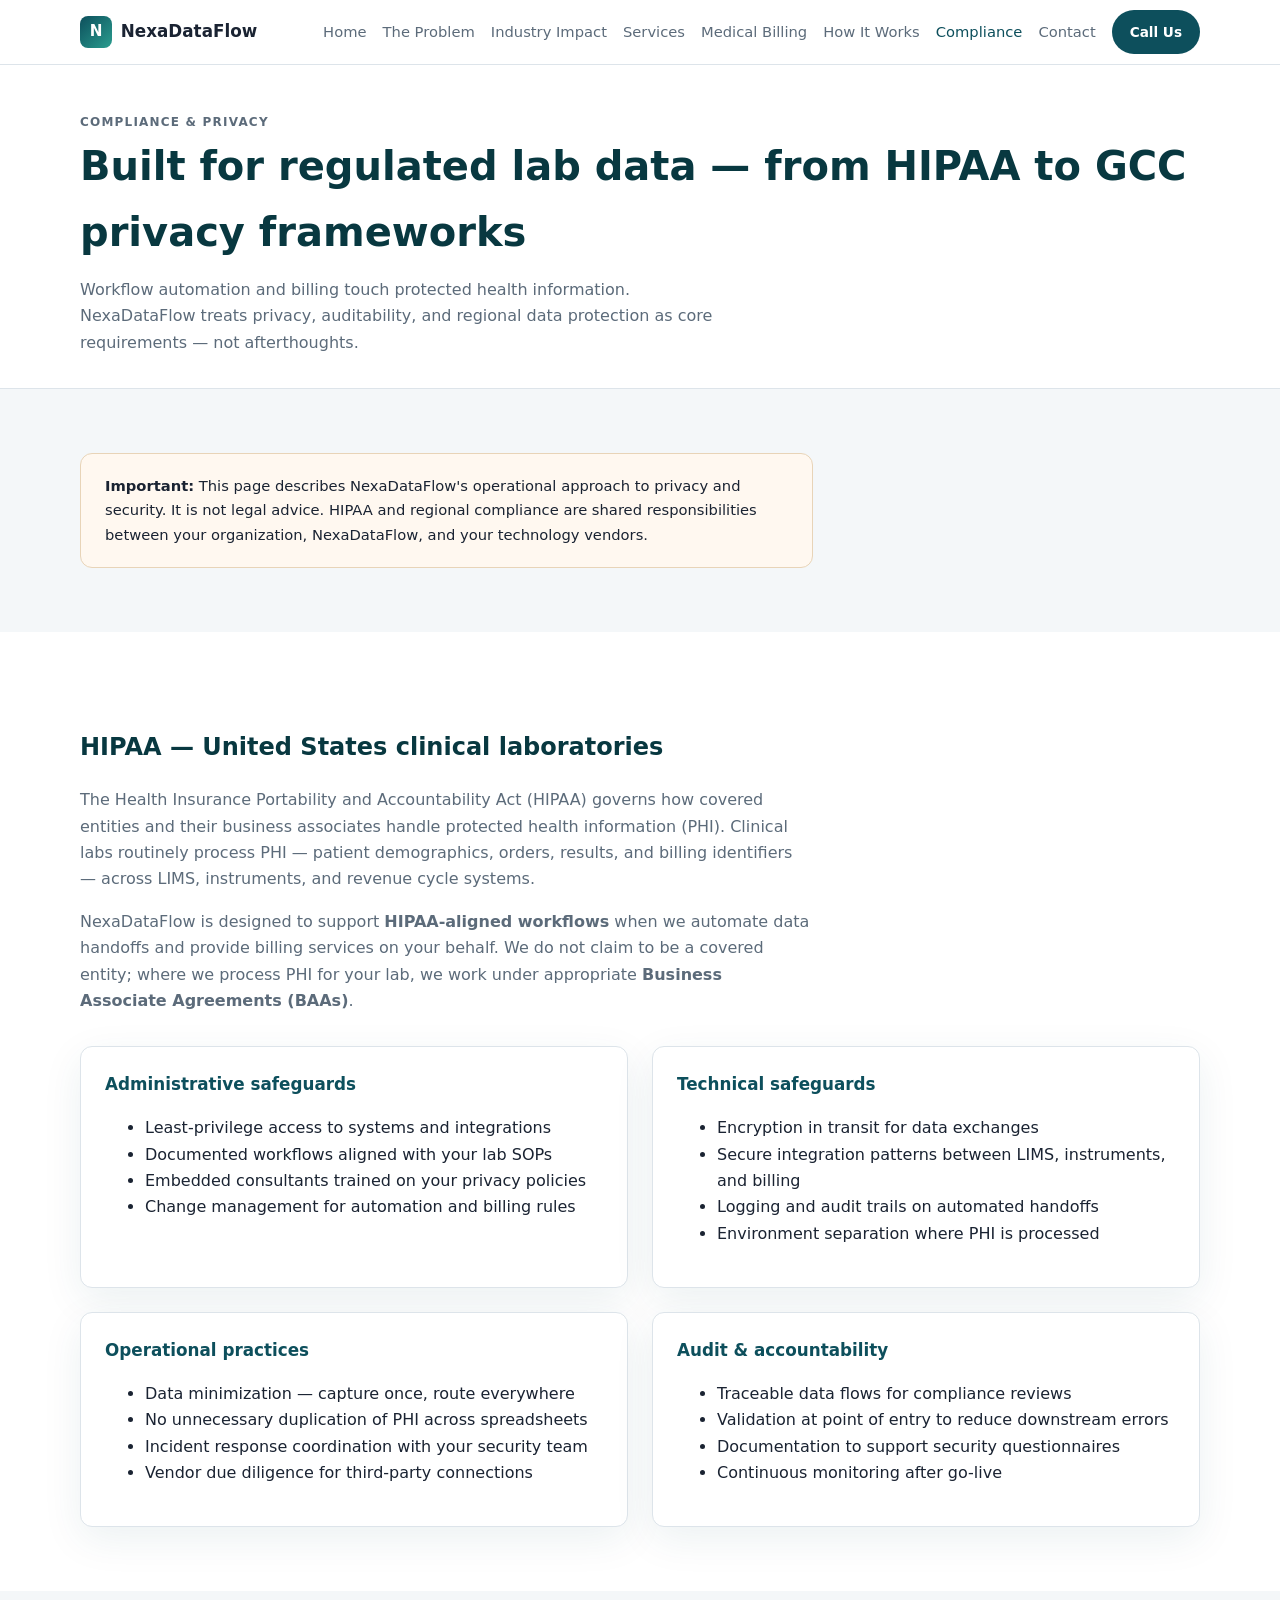
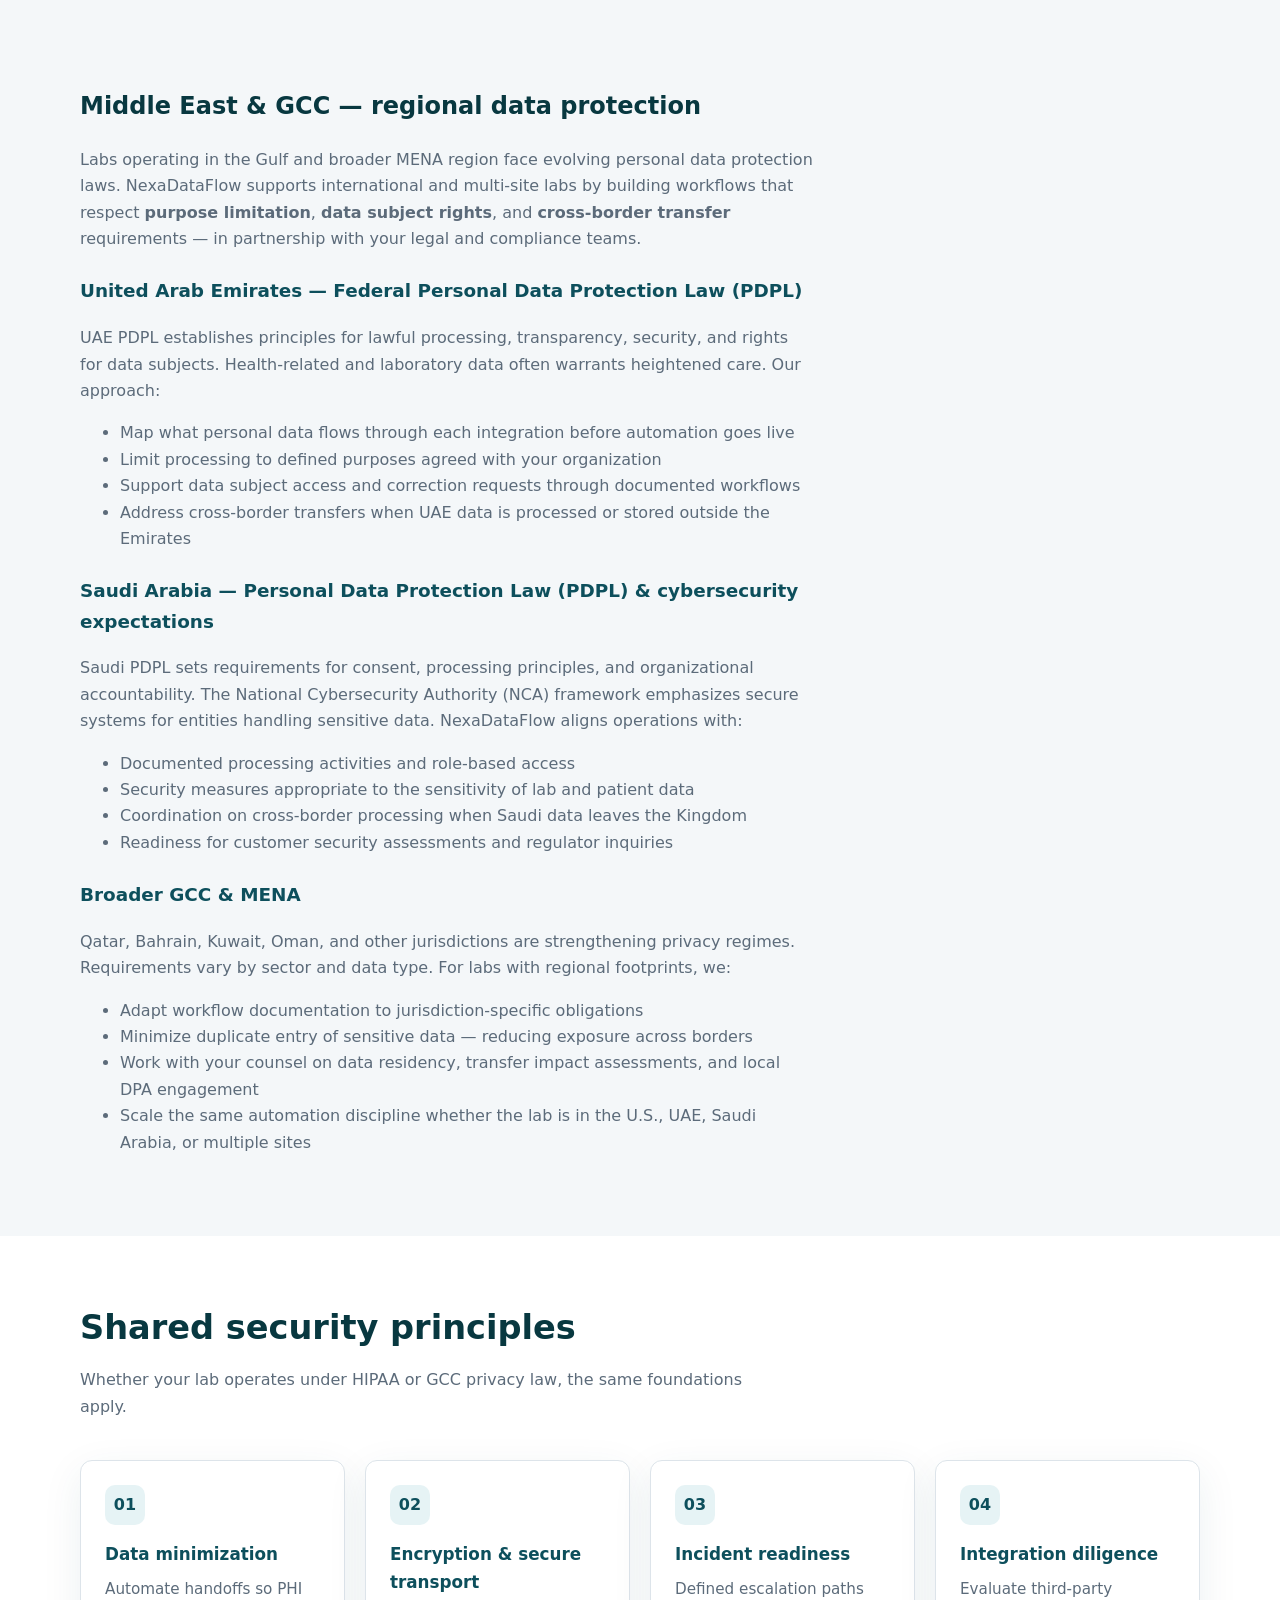
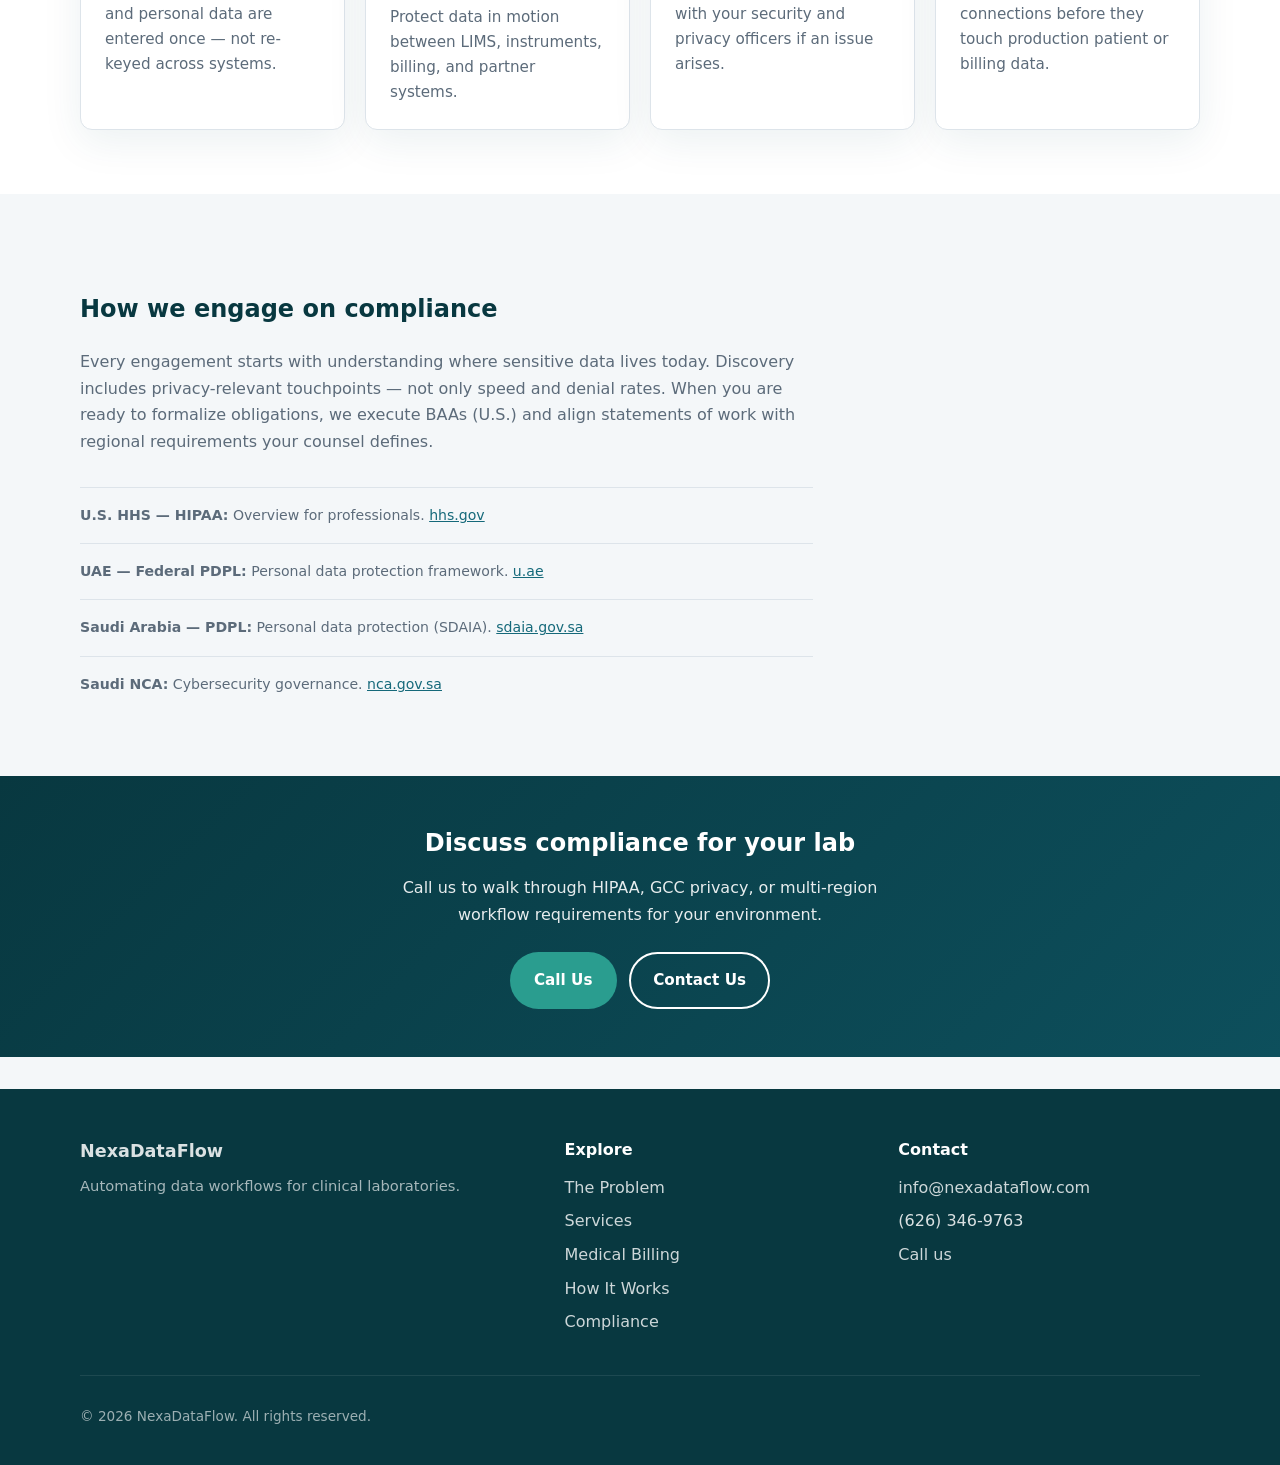
==== compliance.html @ f3cac1ea "Add compliance page and site updates" ====
<!DOCTYPE html>
<html lang="en">
<head>
  <meta charset="UTF-8">
  <meta name="viewport" content="width=device-width, initial-scale=1.0">
  <title>Compliance &amp; Privacy | NexaDataFlow</title>
  <meta name="description" content="HIPAA-aligned lab data practices and Middle East / GCC privacy readiness for clinical laboratories.">
  <meta property="og:title" content="Compliance &amp; Privacy | NexaDataFlow">
  <meta property="og:description" content="HIPAA-aligned lab data practices and Middle East / GCC privacy readiness for clinical laboratories.">
  <meta property="og:type" content="website">
  <link rel="stylesheet" href="assets/css/styles.css">
</head>
<body>
    <header class="site-header">
      <div class="container header-inner">
        <a class="logo" href="index.html"><span class="logo-mark">N</span> NexaDataFlow</a>
        <button class="nav-toggle" type="button" aria-expanded="false" aria-controls="site-nav" aria-label="Toggle navigation">
          <span></span><span></span><span></span>
        </button>
        <nav id="site-nav" class="nav-links" aria-label="Main">
          <a href="index.html">Home</a>
          <a href="the-problem.html">The Problem</a>
          <a href="industry-impact.html">Industry Impact</a>
          <a href="services.html">Services</a>
          <a href="medical-billing.html">Medical Billing</a>
          <a href="how-it-works.html">How It Works</a>
          <a href="compliance.html" class="active">Compliance</a>
          <a href="contact.html">Contact</a>
        </nav>
        <a class="btn btn-sm header-cta" data-site-phone-link href="#">Call Us</a>
      </div>
    </header>
  <main>
<section class="page-hero"><div class="container"><p class="eyebrow">Compliance &amp; Privacy</p><h1>Built for regulated lab data — from HIPAA to GCC privacy frameworks</h1><p>Workflow automation and billing touch protected health information. NexaDataFlow treats privacy, auditability, and regional data protection as core requirements — not afterthoughts.</p></div></section>

<section class="section"><div class="container">
<div class="notice-box">
<p><strong>Important:</strong> This page describes NexaDataFlow's operational approach to privacy and security. It is not legal advice. HIPAA and regional compliance are shared responsibilities between your organization, NexaDataFlow, and your technology vendors.</p>
</div>
</div></section>

<section class="section section-alt"><div class="container">
<div class="prose">
<h2>HIPAA — United States clinical laboratories</h2>
<p>The Health Insurance Portability and Accountability Act (HIPAA) governs how covered entities and their business associates handle protected health information (PHI). Clinical labs routinely process PHI — patient demographics, orders, results, and billing identifiers — across LIMS, instruments, and revenue cycle systems.</p>
<p>NexaDataFlow is designed to support <strong>HIPAA-aligned workflows</strong> when we automate data handoffs and provide billing services on your behalf. We do not claim to be a covered entity; where we process PHI for your lab, we work under appropriate <strong>Business Associate Agreements (BAAs)</strong>.</p>
</div>
<div class="grid-2" style="margin-top:2rem;">
<article class="card"><h3>Administrative safeguards</h3><ul><li>Least-privilege access to systems and integrations</li><li>Documented workflows aligned with your lab SOPs</li><li>Embedded consultants trained on your privacy policies</li><li>Change management for automation and billing rules</li></ul></article>
<article class="card"><h3>Technical safeguards</h3><ul><li>Encryption in transit for data exchanges</li><li>Secure integration patterns between LIMS, instruments, and billing</li><li>Logging and audit trails on automated handoffs</li><li>Environment separation where PHI is processed</li></ul></article>
<article class="card"><h3>Operational practices</h3><ul><li>Data minimization — capture once, route everywhere</li><li>No unnecessary duplication of PHI across spreadsheets</li><li>Incident response coordination with your security team</li><li>Vendor due diligence for third-party connections</li></ul></article>
<article class="card"><h3>Audit &amp; accountability</h3><ul><li>Traceable data flows for compliance reviews</li><li>Validation at point of entry to reduce downstream errors</li><li>Documentation to support security questionnaires</li><li>Continuous monitoring after go-live</li></ul></article>
</div>
</div></section>

<section class="section"><div class="container">
<div class="prose">
<h2>Middle East &amp; GCC — regional data protection</h2>
<p>Labs operating in the Gulf and broader MENA region face evolving personal data protection laws. NexaDataFlow supports international and multi-site labs by building workflows that respect <strong>purpose limitation</strong>, <strong>data subject rights</strong>, and <strong>cross-border transfer</strong> requirements — in partnership with your legal and compliance teams.</p>

<h3>United Arab Emirates — Federal Personal Data Protection Law (PDPL)</h3>
<p>UAE PDPL establishes principles for lawful processing, transparency, security, and rights for data subjects. Health-related and laboratory data often warrants heightened care. Our approach:</p>
<ul>
<li>Map what personal data flows through each integration before automation goes live</li>
<li>Limit processing to defined purposes agreed with your organization</li>
<li>Support data subject access and correction requests through documented workflows</li>
<li>Address cross-border transfers when UAE data is processed or stored outside the Emirates</li>
</ul>

<h3>Saudi Arabia — Personal Data Protection Law (PDPL) &amp; cybersecurity expectations</h3>
<p>Saudi PDPL sets requirements for consent, processing principles, and organizational accountability. The National Cybersecurity Authority (NCA) framework emphasizes secure systems for entities handling sensitive data. NexaDataFlow aligns operations with:</p>
<ul>
<li>Documented processing activities and role-based access</li>
<li>Security measures appropriate to the sensitivity of lab and patient data</li>
<li>Coordination on cross-border processing when Saudi data leaves the Kingdom</li>
<li>Readiness for customer security assessments and regulator inquiries</li>
</ul>

<h3>Broader GCC &amp; MENA</h3>
<p>Qatar, Bahrain, Kuwait, Oman, and other jurisdictions are strengthening privacy regimes. Requirements vary by sector and data type. For labs with regional footprints, we:</p>
<ul>
<li>Adapt workflow documentation to jurisdiction-specific obligations</li>
<li>Minimize duplicate entry of sensitive data — reducing exposure across borders</li>
<li>Work with your counsel on data residency, transfer impact assessments, and local DPA engagement</li>
<li>Scale the same automation discipline whether the lab is in the U.S., UAE, Saudi Arabia, or multiple sites</li>
</ul>
</div>
</div></section>

<section class="section section-alt"><div class="container">
<div class="section-header"><h2>Shared security principles</h2><p>Whether your lab operates under HIPAA or GCC privacy law, the same foundations apply.</p></div>
<div class="grid-4">
<article class="card"><div class="card-icon">01</div><h3>Data minimization</h3><p>Automate handoffs so PHI and personal data are entered once — not re-keyed across systems.</p></article>
<article class="card"><div class="card-icon">02</div><h3>Encryption &amp; secure transport</h3><p>Protect data in motion between LIMS, instruments, billing, and partner systems.</p></article>
<article class="card"><div class="card-icon">03</div><h3>Incident readiness</h3><p>Defined escalation paths with your security and privacy officers if an issue arises.</p></article>
<article class="card"><div class="card-icon">04</div><h3>Integration diligence</h3><p>Evaluate third-party connections before they touch production patient or billing data.</p></article>
</div>
</div></section>

<section class="section"><div class="container">
<div class="prose">
<h2>How we engage on compliance</h2>
<p>Every engagement starts with understanding where sensitive data lives today. Discovery includes privacy-relevant touchpoints — not only speed and denial rates. When you are ready to formalize obligations, we execute BAAs (U.S.) and align statements of work with regional requirements your counsel defines.</p>
<ul class="citation-list">
<li><strong>U.S. HHS — HIPAA:</strong> Overview for professionals. <a href="https://www.hhs.gov/hipaa/for-professionals/index.html" target="_blank" rel="noopener">hhs.gov</a></li>
<li><strong>UAE — Federal PDPL:</strong> Personal data protection framework. <a href="https://u.ae/en/about-the-uae/digital-uae/data/data-protection" target="_blank" rel="noopener">u.ae</a></li>
<li><strong>Saudi Arabia — PDPL:</strong> Personal data protection (SDAIA). <a href="https://sdaia.gov.sa/en/SDAIA/about/Documents/Personal%20Data%20English.pdf" target="_blank" rel="noopener">sdaia.gov.sa</a></li>
<li><strong>Saudi NCA:</strong> Cybersecurity governance. <a href="https://nca.gov.sa/en" target="_blank" rel="noopener">nca.gov.sa</a></li>
</ul>
</div>
</div></section>

<section class="cta-band">
  <div class="container">
    <h2>Discuss compliance for your lab</h2>
    <p>Call us to walk through HIPAA, GCC privacy, or multi-region workflow requirements for your environment.</p>
    <div class="hero-actions" style="justify-content:center;">
      <a class="btn btn-accent" data-site-phone-link href="#">Call Us</a>
      <a class="btn btn-outline" href="contact.html">Contact Us</a>
    </div>
  </div>
</section></main>
    <footer class="site-footer">
      <div class="container footer-grid">
        <div>
          <p class="footer-brand"><strong data-site-company>NexaDataFlow</strong></p>
          <p class="footer-tagline">Automating data workflows for clinical laboratories.</p>
        </div>
        <div>
          <p class="footer-heading">Explore</p>
          <ul class="footer-links">
            <li><a href="the-problem.html">The Problem</a></li>
            <li><a href="services.html">Services</a></li>
            <li><a href="medical-billing.html">Medical Billing</a></li>
            <li><a href="how-it-works.html">How It Works</a></li>
            <li><a href="compliance.html">Compliance</a></li>
          </ul>
        </div>
        <div>
          <p class="footer-heading">Contact</p>
          <ul class="footer-links">
            <li><a data-site-email href="mailto:hello@nexadataflow.com">hello@nexadataflow.com</a></li>
            <li><span data-site-phone>(555) 000-0000</span></li>
            <li><a data-site-phone-link href="#">Call us</a></li>
          </ul>
        </div>
      </div>
      <div class="container footer-bottom">
        <p>&copy; <span id="footer-year">2026</span> <span data-site-company>NexaDataFlow</span>. All rights reserved.</p>
      </div>
    </footer>
  <script src="assets/js/config.js"></script>
  <script src="assets/js/main.js"></script>
</body>
</html>
---- assets/css/styles.css ----
﻿:root {
  --primary: #0d4f5c;
  --primary-light: #15697a;
  --primary-dark: #083840;
  --accent: #2a9d8f;
  --text: #1a2332;
  --muted: #5c6b7a;
  --bg: #f4f7f9;
  --white: #ffffff;
  --border: #dde4ea;
  --radius: 12px;
  --shadow: 0 12px 40px rgba(13, 79, 92, 0.08);
  --max: 1120px;
}

*, *::before, *::after { box-sizing: border-box; }

html { scroll-behavior: smooth; }

body {
  margin: 0;
  font-family: "Segoe UI", system-ui, -apple-system, sans-serif;
  background: var(--bg);
  color: var(--text);
  line-height: 1.65;
}

img { max-width: 100%; height: auto; }

a { color: var(--primary-light); }
a:hover { color: var(--primary-dark); }

.container {
  width: min(var(--max), calc(100% - 2rem));
  margin-inline: auto;
}

.site-header {
  position: sticky;
  top: 0;
  z-index: 100;
  background: rgba(255, 255, 255, 0.96);
  border-bottom: 1px solid var(--border);
  backdrop-filter: blur(8px);
}

.header-inner {
  display: flex;
  align-items: center;
  gap: 1rem;
  min-height: 4rem;
}

.logo {
  display: flex;
  align-items: center;
  gap: 0.55rem;
  font-weight: 700;
  font-size: 1.05rem;
  color: var(--text);
  text-decoration: none;
  margin-right: auto;
}

.logo-mark {
  display: inline-grid;
  place-items: center;
  width: 2rem;
  height: 2rem;
  border-radius: 8px;
  background: linear-gradient(135deg, var(--primary), var(--accent));
  color: white;
  font-size: 0.95rem;
}

.nav-links {
  display: flex;
  align-items: center;
  gap: 0.25rem 1rem;
  flex-wrap: wrap;
}

.nav-links a {
  color: var(--muted);
  text-decoration: none;
  font-size: 0.92rem;
  font-weight: 500;
  padding: 0.35rem 0;
}

.nav-links a:hover,
.nav-links a.active {
  color: var(--primary);
}

.header-cta { display: none; }

.nav-toggle {
  display: none;
  flex-direction: column;
  gap: 5px;
  background: none;
  border: none;
  cursor: pointer;
  padding: 0.5rem;
}

.nav-toggle span {
  display: block;
  width: 22px;
  height: 2px;
  background: var(--text);
  border-radius: 2px;
}

.btn {
  display: inline-flex;
  align-items: center;
  justify-content: center;
  gap: 0.4rem;
  background: var(--primary);
  color: white !important;
  padding: 0.85rem 1.4rem;
  border-radius: 999px;
  text-decoration: none;
  font-weight: 600;
  border: 2px solid transparent;
  cursor: pointer;
  font-size: 0.95rem;
  transition: background 0.15s, transform 0.15s;
}

.btn:hover { background: var(--primary-dark); transform: translateY(-1px); }

.btn-outline {
  background: transparent;
  color: var(--primary) !important;
  border-color: var(--primary);
}

.btn-outline:hover { background: var(--primary); color: white !important; }

.btn-sm { padding: 0.55rem 1rem; font-size: 0.85rem; }

.btn-accent { background: var(--accent); }
.btn-accent:hover { background: #238b7f; }

.hero {
  padding: 4.5rem 0 3.5rem;
  background: linear-gradient(160deg, #e8f3f5 0%, var(--bg) 55%, #eef6f4 100%);
}

.hero-grid {
  display: grid;
  grid-template-columns: 1.2fr 0.8fr;
  gap: 2.5rem;
  align-items: center;
}

.eyebrow {
  text-transform: uppercase;
  letter-spacing: 0.1em;
  font-size: 0.75rem;
  font-weight: 700;
  color: var(--accent);
  margin: 0 0 0.75rem;
}

.hero h1 {
  font-size: clamp(2rem, 4.5vw, 3rem);
  line-height: 1.12;
  margin: 0 0 1rem;
  color: var(--primary-dark);
}

.lead {
  font-size: 1.12rem;
  color: var(--muted);
  margin: 0 0 1.5rem;
  max-width: 52ch;
}

.hero-actions { display: flex; flex-wrap: wrap; gap: 0.75rem; }

.hero-card {
  background: var(--white);
  border-radius: var(--radius);
  padding: 1.75rem;
  box-shadow: var(--shadow);
  border: 1px solid var(--border);
}

.hero-card h2 {
  margin: 0 0 0.75rem;
  font-size: 1.15rem;
  color: var(--primary);
}

.hero-stat {
  display: flex;
  justify-content: space-between;
  gap: 1rem;
  padding: 0.65rem 0;
  border-bottom: 1px solid var(--border);
  font-size: 0.92rem;
}

.hero-stat:last-child { border-bottom: none; }

.hero-stat strong { color: var(--primary-dark); }

.section { padding: 4rem 0; }
.section-alt { background: var(--white); }

.section-header {
  max-width: 680px;
  margin-bottom: 2.5rem;
}

.section-header h2 {
  margin: 0 0 0.75rem;
  font-size: clamp(1.6rem, 3vw, 2.1rem);
  color: var(--primary-dark);
}

.section-header p { margin: 0; color: var(--muted); }

.grid-2 {
  display: grid;
  grid-template-columns: repeat(2, minmax(0, 1fr));
  gap: 1.5rem;
}

.grid-3 {
  display: grid;
  grid-template-columns: repeat(3, minmax(0, 1fr));
  gap: 1.5rem;
}

.grid-4 {
  display: grid;
  grid-template-columns: repeat(4, minmax(0, 1fr));
  gap: 1.25rem;
}

.card {
  background: var(--white);
  border: 1px solid var(--border);
  border-radius: var(--radius);
  padding: 1.5rem;
  box-shadow: var(--shadow);
}

.card h3 {
  margin: 0 0 0.5rem;
  font-size: 1.05rem;
  color: var(--primary);
}

.card p { margin: 0; color: var(--muted); font-size: 0.95rem; }

.card-icon {
  width: 2.5rem;
  height: 2.5rem;
  border-radius: 10px;
  background: #e6f3f5;
  color: var(--primary);
  display: grid;
  place-items: center;
  font-weight: 700;
  margin-bottom: 1rem;
}

.featured-card {
  border-color: var(--accent);
  background: linear-gradient(135deg, #f0faf8, var(--white));
}

.stat-block {
  text-align: center;
  padding: 1.5rem 1rem;
}

.stat-number {
  display: block;
  font-size: clamp(1.8rem, 3vw, 2.4rem);
  font-weight: 800;
  color: var(--primary);
  line-height: 1.1;
}

.stat-label {
  display: block;
  margin-top: 0.35rem;
  font-size: 0.88rem;
  color: var(--muted);
}

.citation-list {
  margin: 2rem 0 0;
  padding: 0;
  list-style: none;
}

.citation-list li {
  padding: 1rem 0;
  border-top: 1px solid var(--border);
  font-size: 0.88rem;
  color: var(--muted);
}

.citation-list a { word-break: break-word; }

.stat-callout {
  background: #edf6f7;
  border-left: 4px solid var(--accent);
  padding: 1.25rem 1.5rem;
  border-radius: 0 var(--radius) var(--radius) 0;
  margin: 1.5rem 0;
}

.stat-callout p { margin: 0; }

.stat-callout strong { color: var(--primary-dark); }

.steps {
  counter-reset: step;
  display: grid;
  gap: 1.25rem;
}

.step {
  display: grid;
  grid-template-columns: auto 1fr;
  gap: 1.25rem;
  align-items: start;
  background: var(--white);
  border: 1px solid var(--border);
  border-radius: var(--radius);
  padding: 1.5rem;
}

.step::before {
  counter-increment: step;
  content: counter(step);
  width: 2.5rem;
  height: 2.5rem;
  border-radius: 50%;
  background: var(--primary);
  color: white;
  display: grid;
  place-items: center;
  font-weight: 700;
}

.cta-band {
  background: linear-gradient(135deg, var(--primary-dark), var(--primary));
  color: white;
  padding: 3rem 0;
  text-align: center;
}

.cta-band h2 { margin: 0 0 0.75rem; color: white; }
.cta-band p { margin: 0 auto 1.5rem; max-width: 520px; opacity: 0.9; }
.cta-band .btn-outline { border-color: white; color: white !important; }
.cta-band .btn-outline:hover { background: white; color: var(--primary) !important; }

.page-hero {
  padding: 3rem 0 2rem;
  background: var(--white);
  border-bottom: 1px solid var(--border);
}

.page-hero h1 {
  margin: 0 0 0.75rem;
  font-size: clamp(1.8rem, 3.5vw, 2.5rem);
  color: var(--primary-dark);
}

.page-hero p { margin: 0; color: var(--muted); max-width: 65ch; }

.prose { max-width: 72ch; }
.prose h2 { color: var(--primary-dark); margin-top: 2rem; }
.prose h3 { color: var(--primary); margin-top: 1.5rem; font-size: 1.15rem; }
.prose p, .prose li { color: var(--muted); }

.notice-box {
  background: #fff8f0;
  border: 1px solid #e8d4b8;
  border-radius: var(--radius);
  padding: 1.25rem 1.5rem;
  max-width: 72ch;
}

.notice-box p {
  margin: 0;
  font-size: 0.92rem;
  color: var(--text);
}

.comparison-table {
  width: 100%;
  border-collapse: collapse;
  font-size: 0.92rem;
  margin: 1.5rem 0;
}

.comparison-table th,
.comparison-table td {
  border: 1px solid var(--border);
  padding: 0.85rem 1rem;
  text-align: left;
}

.comparison-table th {
  background: #edf4f6;
  color: var(--primary-dark);
}

.contact-grid {
  display: grid;
  grid-template-columns: 1fr 1fr;
  gap: 2rem;
  align-items: start;
}

.contact-card {
  background: var(--white);
  border: 1px solid var(--border);
  border-radius: var(--radius);
  padding: 1.75rem;
}

.contact-form {
  display: grid;
  gap: 1rem;
}

.contact-form label {
  display: grid;
  gap: 0.35rem;
  font-weight: 600;
  font-size: 0.9rem;
}

.contact-form input,
.contact-form select,
.contact-form textarea {
  font: inherit;
  padding: 0.65rem 0.85rem;
  border: 1px solid var(--border);
  border-radius: 8px;
  background: var(--white);
}

.contact-form textarea { min-height: 120px; resize: vertical; }

.site-footer {
  background: var(--primary-dark);
  color: rgba(255, 255, 255, 0.85);
  padding: 3rem 0 0;
  margin-top: 2rem;
}

.footer-grid {
  display: grid;
  grid-template-columns: 1.5fr 1fr 1fr;
  gap: 2rem;
  padding-bottom: 2rem;
}

.footer-brand { margin: 0 0 0.5rem; font-size: 1.1rem; }
.footer-tagline { margin: 0; opacity: 0.75; font-size: 0.92rem; }
.footer-heading { font-weight: 700; margin: 0 0 0.75rem; color: white; }

.footer-links {
  list-style: none;
  margin: 0;
  padding: 0;
}

.footer-links li { margin-bottom: 0.45rem; }
.footer-links a { color: rgba(255, 255, 255, 0.8); text-decoration: none; }
.footer-links a:hover { color: white; }

.footer-bottom {
  border-top: 1px solid rgba(255, 255, 255, 0.12);
  padding: 1rem 0 1.5rem;
  font-size: 0.85rem;
  opacity: 0.7;
}

@media (min-width: 900px) {
  .header-cta { display: inline-flex; }
}

@media (max-width: 899px) {
  .nav-toggle { display: flex; }
  .nav-links {
    display: none;
    position: absolute;
    top: 100%;
    left: 0;
    right: 0;
    flex-direction: column;
    background: var(--white);
    border-bottom: 1px solid var(--border);
    padding: 1rem;
    box-shadow: var(--shadow);
  }
  .nav-links.is-open { display: flex; }
  .site-header .container { position: relative; }
  .hero-grid, .grid-2, .grid-3, .grid-4, .contact-grid, .footer-grid {
    grid-template-columns: 1fr;
  }
}
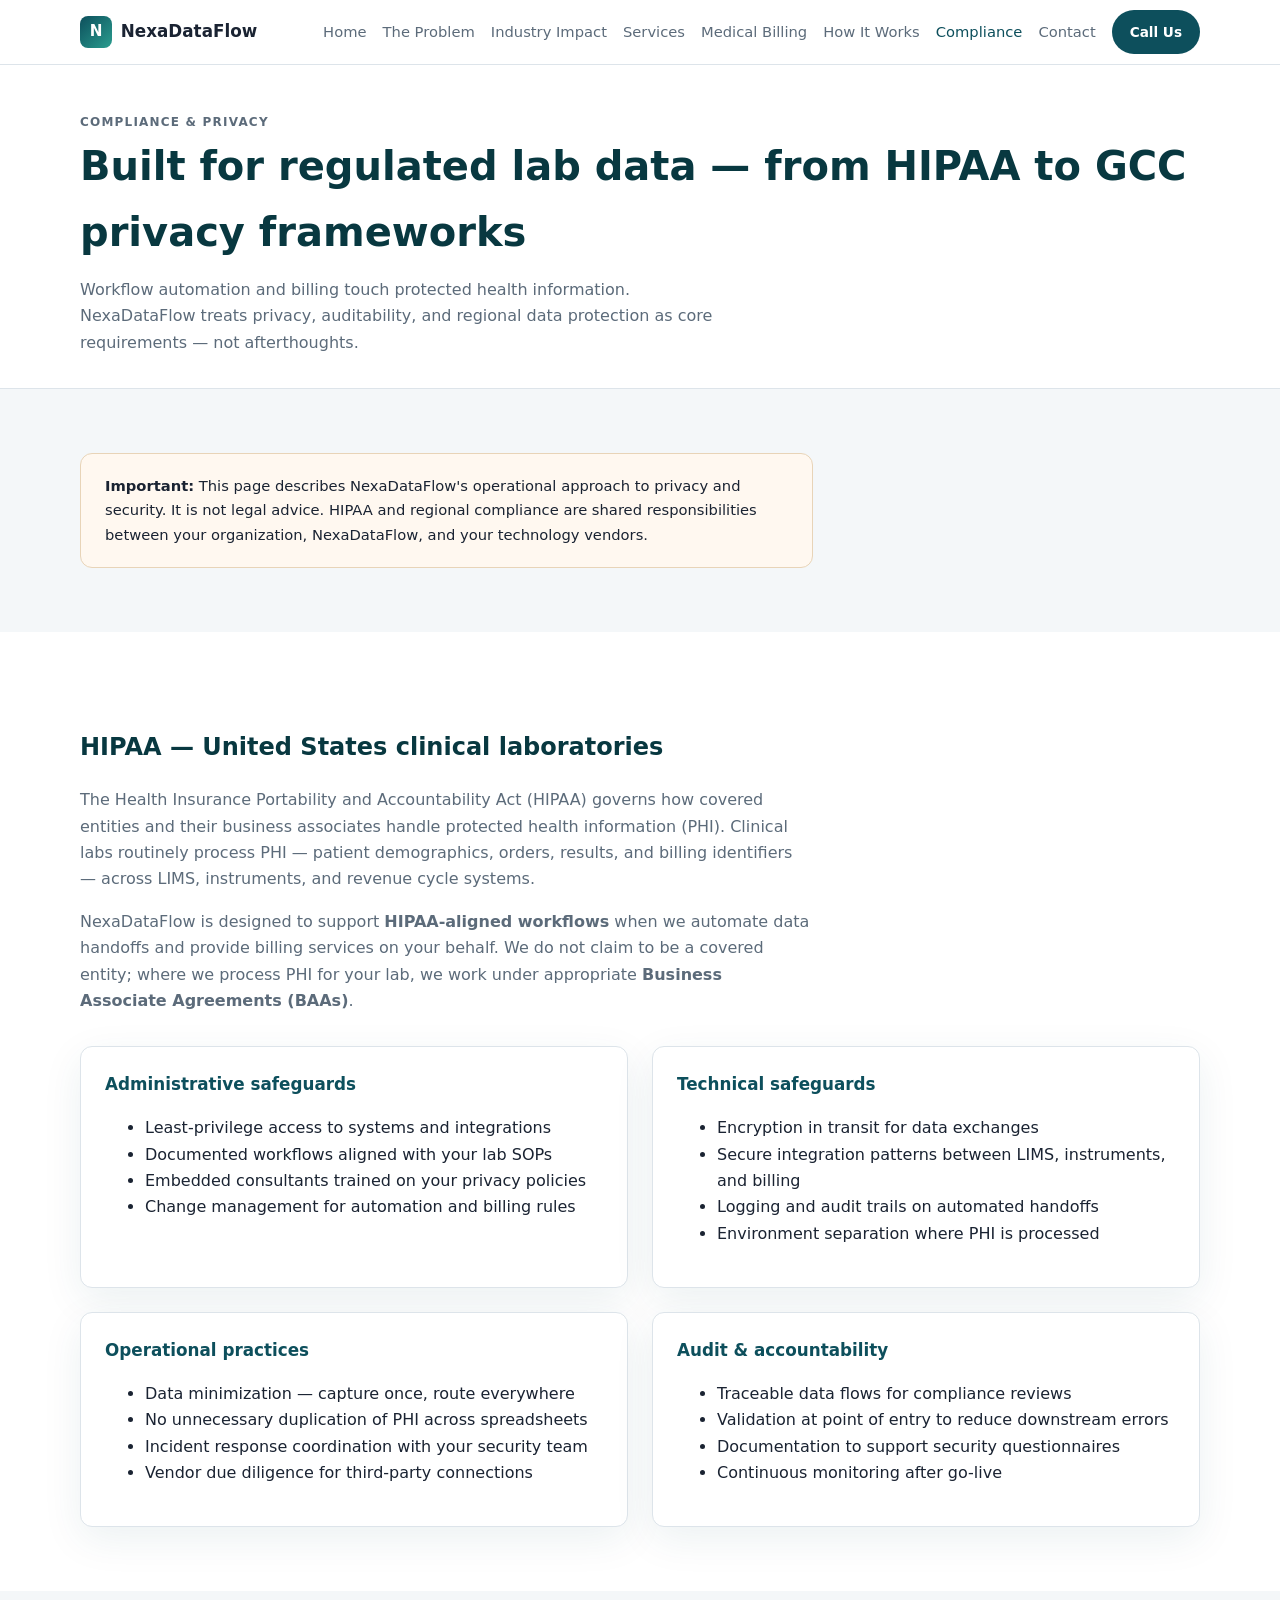
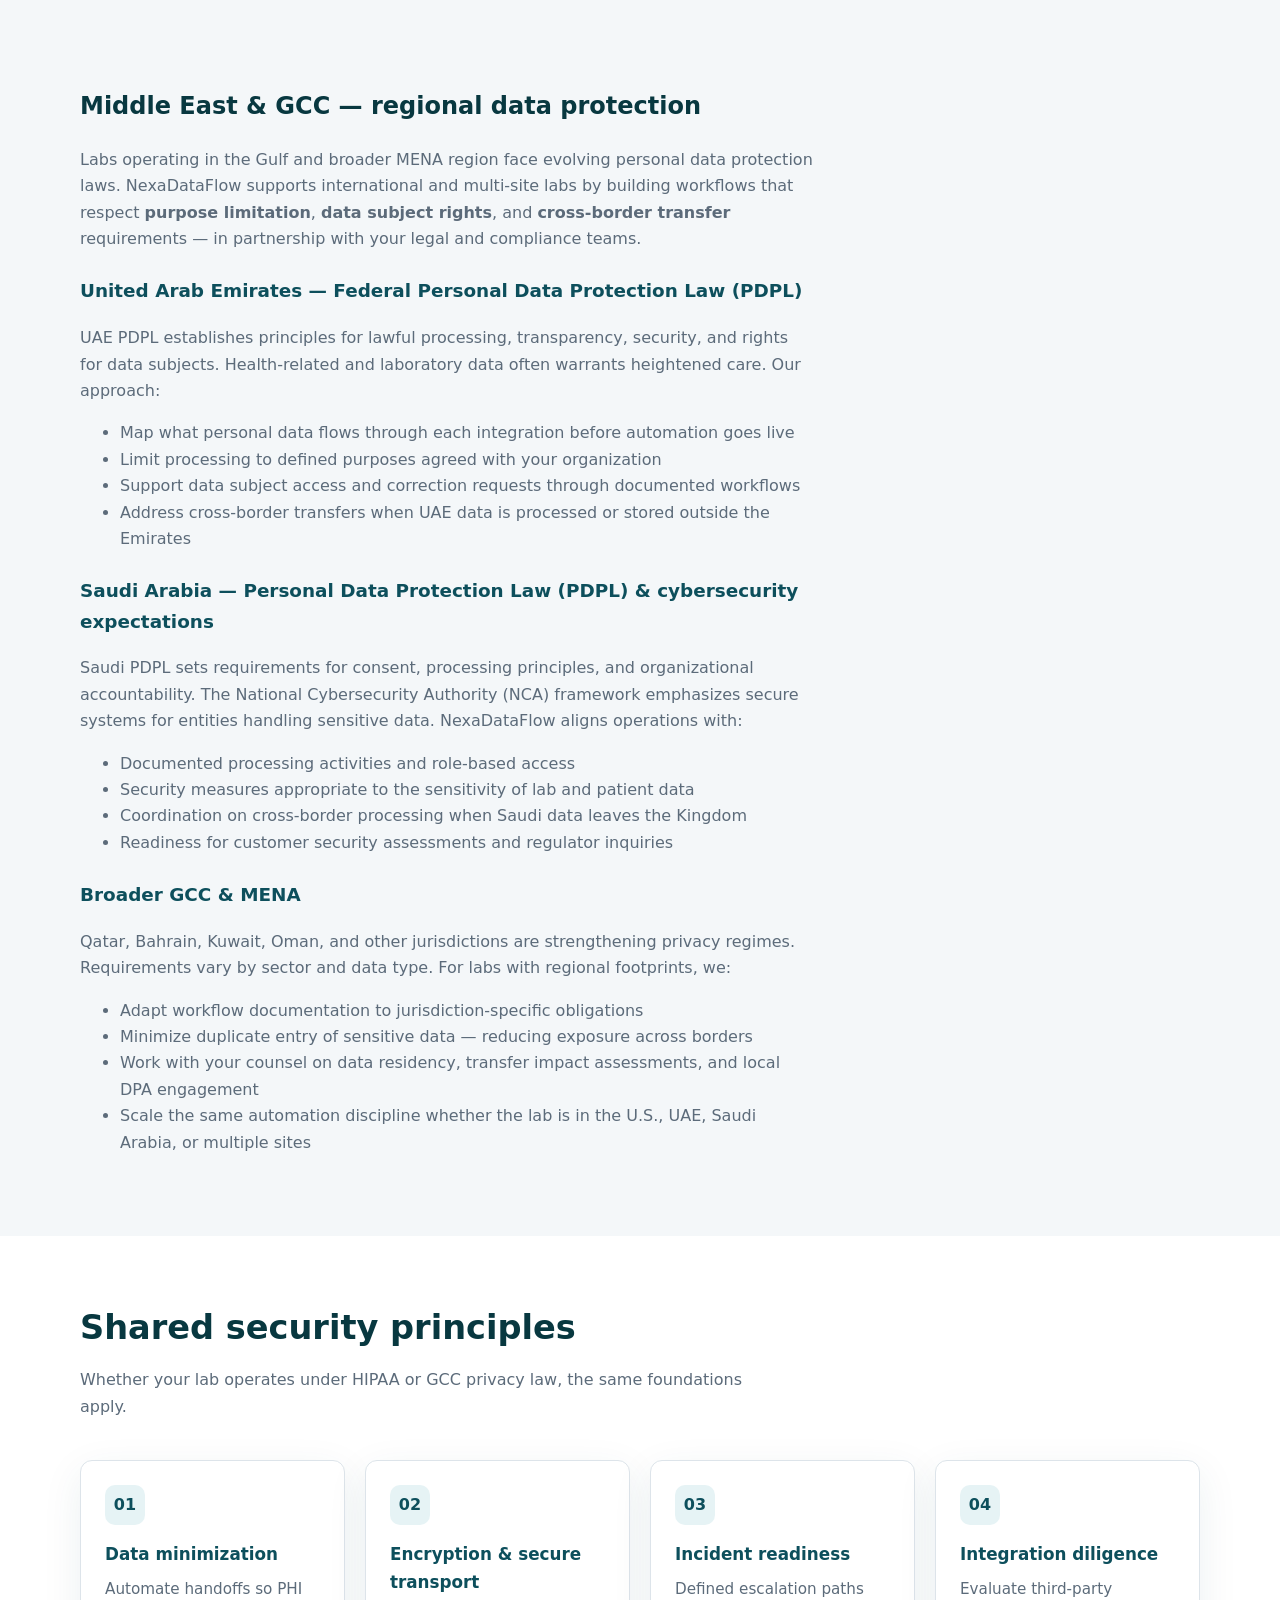
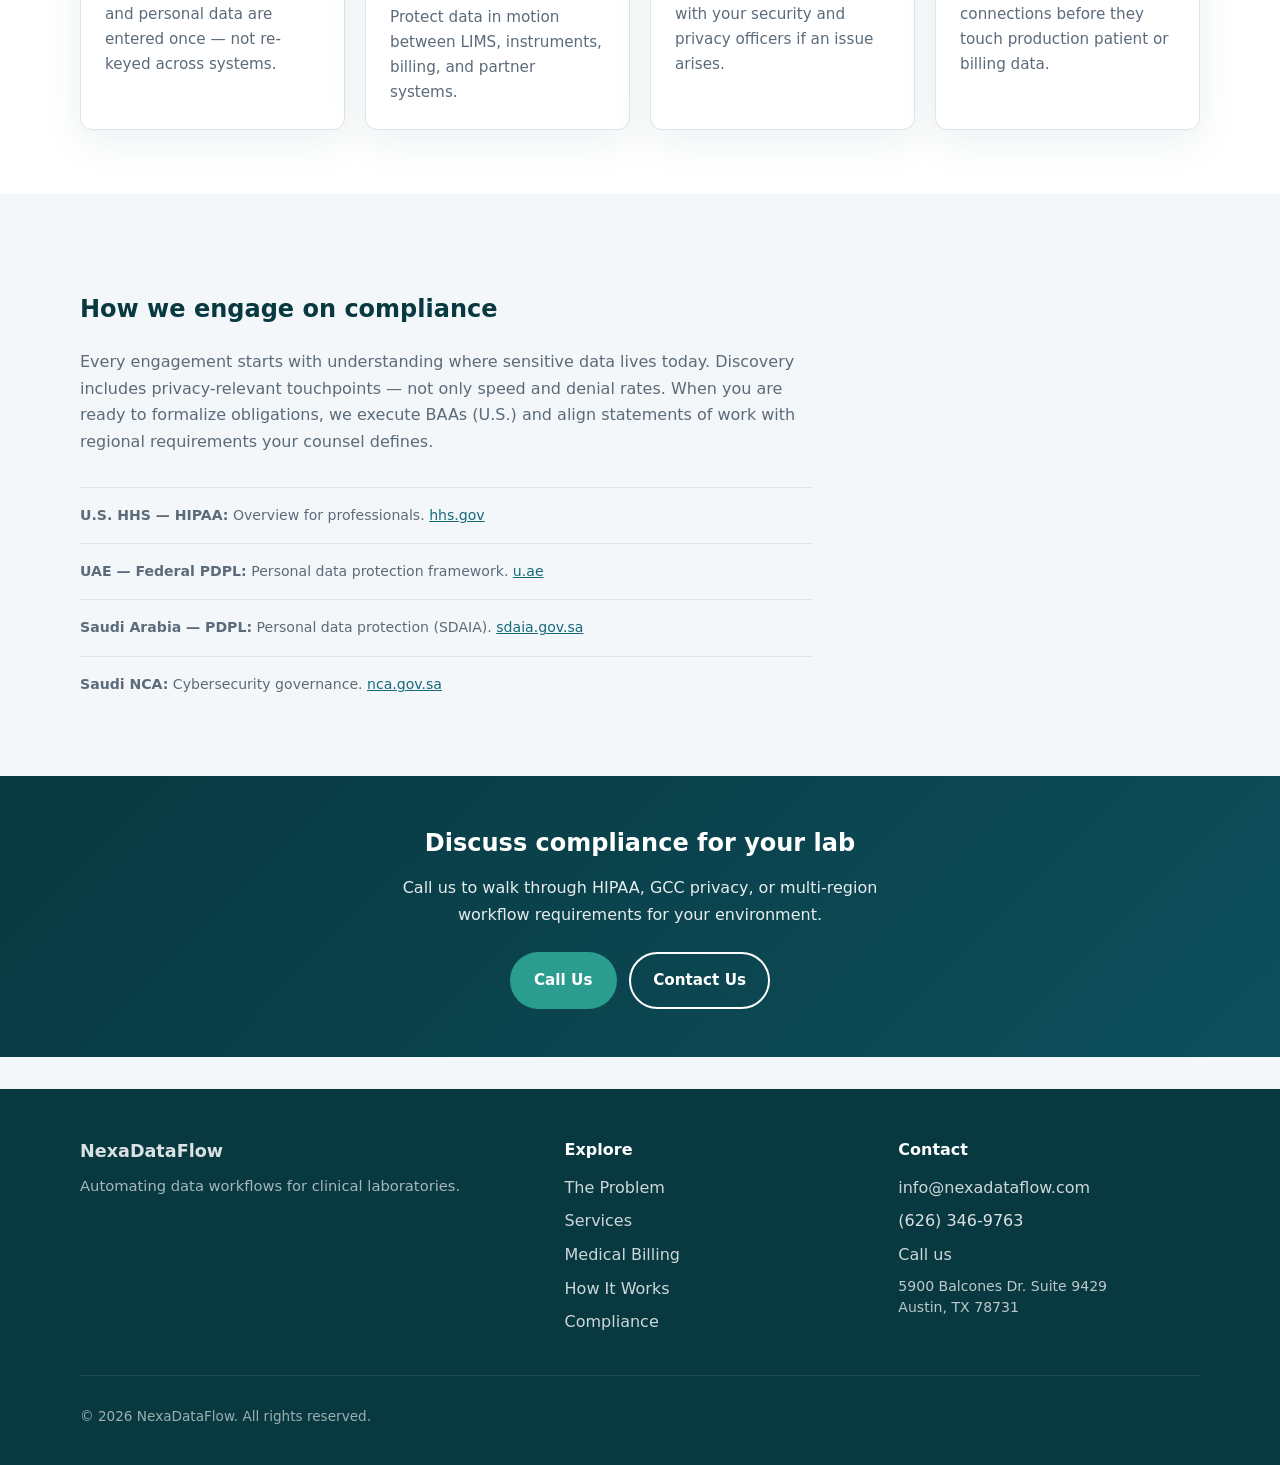
==== commit 819f634d: "Add headquarters address (Austin, TX)" ====
--- a/compliance.html
+++ b/compliance.html
@@ -142,6 +142,7 @@
             <li><a data-site-email href="mailto:hello@nexadataflow.com">hello@nexadataflow.com</a></li>
             <li><span data-site-phone>(555) 000-0000</span></li>
             <li><a data-site-phone-link href="#">Call us</a></li>
+            <li class="footer-address"><span data-site-address></span></li>
           </ul>
         </div>
       </div>
--- a/assets/css/styles.css
+++ b/assets/css/styles.css
@@ -482,6 +482,13 @@
 .footer-links li { margin-bottom: 0.45rem; }
 .footer-links a { color: rgba(255, 255, 255, 0.8); text-decoration: none; }
 .footer-links a:hover { color: white; }
+
+.footer-address {
+  font-size: 0.88rem;
+  line-height: 1.5;
+  opacity: 0.85;
+  margin-top: 0.35rem;
+}
 
 .footer-bottom {
   border-top: 1px solid rgba(255, 255, 255, 0.12);
